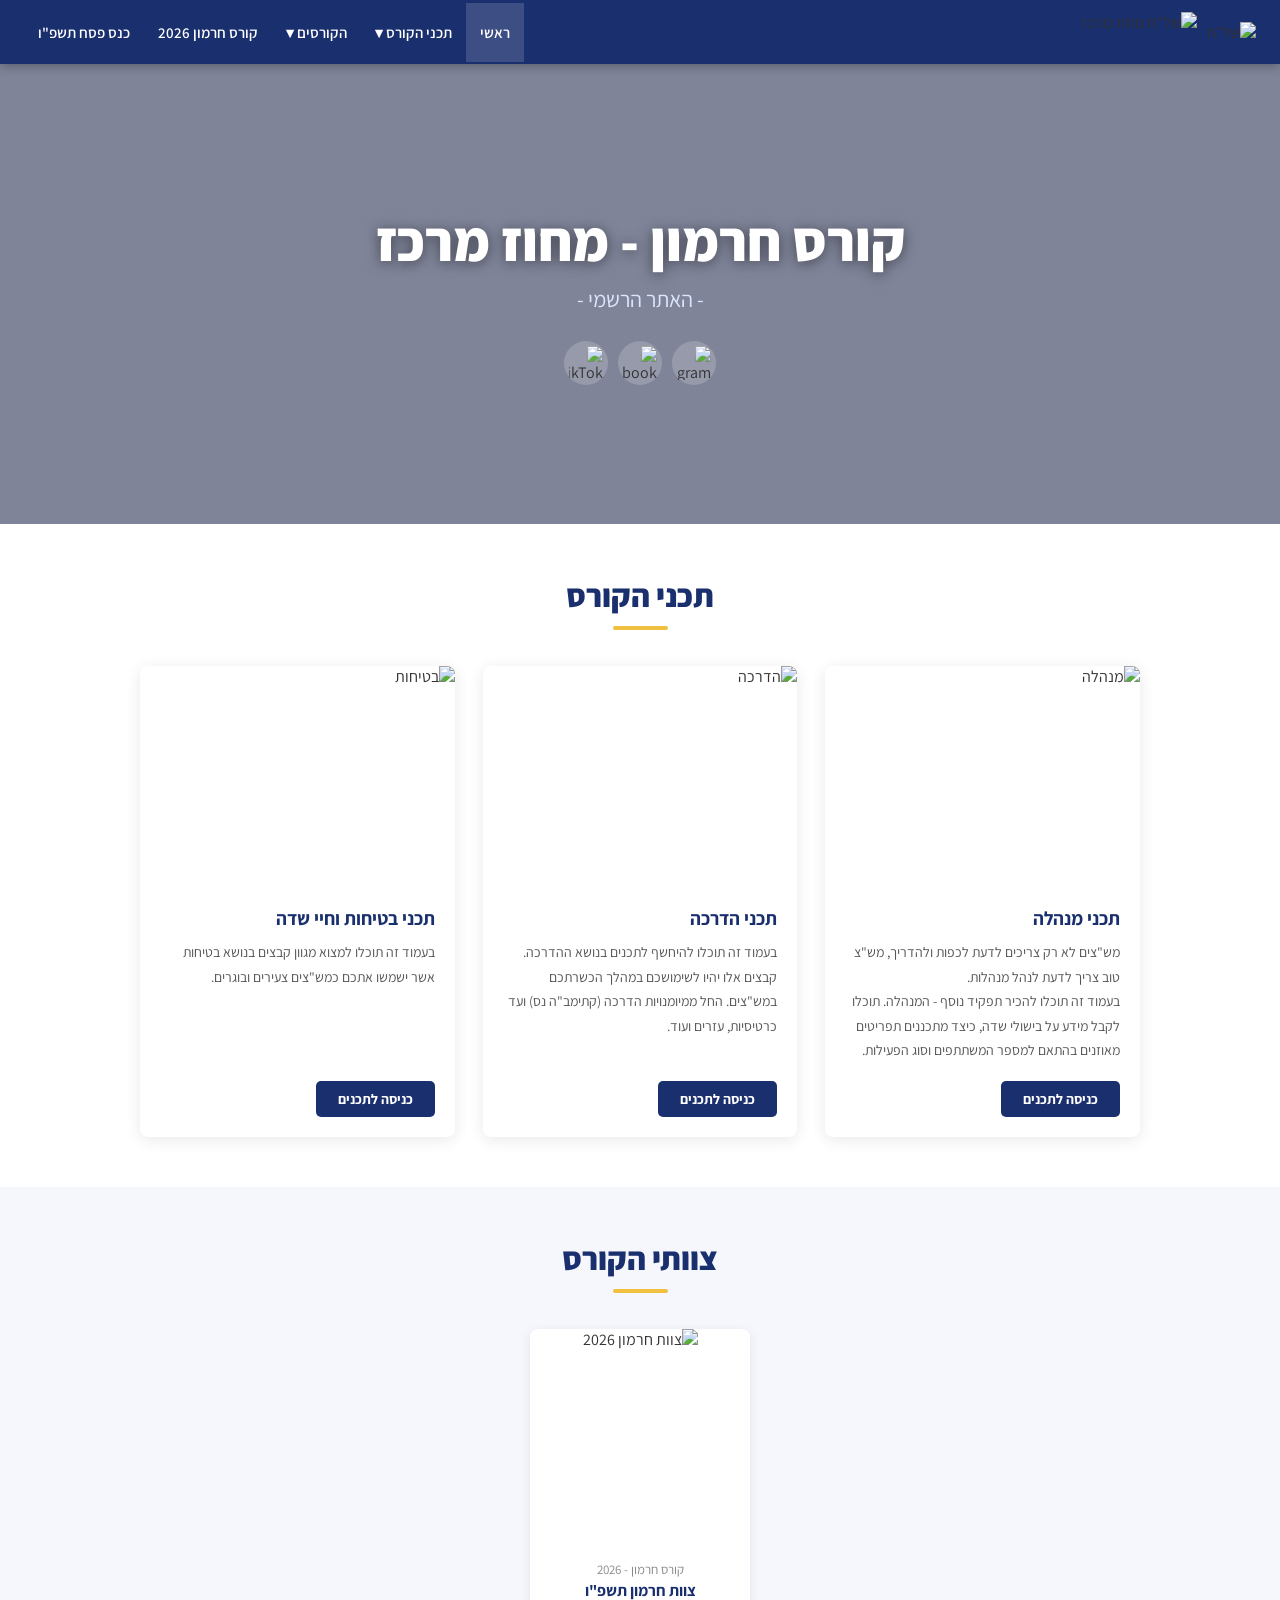
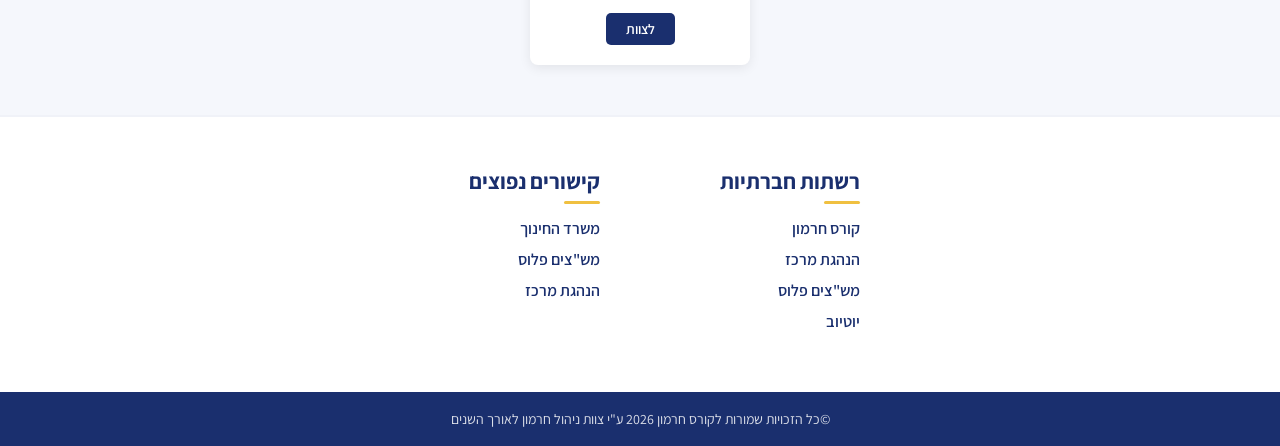
==== index.html @ 5568f382 "Update title and menu items in index.html" ====
<!DOCTYPE html>
<html lang="he" dir="rtl">
<head>
  <meta charset="UTF-8">
  <meta name="viewport" content="width=device-width, initial-scale=1.0">
  <title>קורס חרמון | מחוז מרכז | האתר הרשמי</title>
  <link rel="stylesheet" href="style.css">
  <link href="https://fonts.googleapis.com/css2?family=Assistant:wght@300;400;600;700;800&display=swap" rel="stylesheet">
</head>
<body>

<nav>
  <div class="nav-logos">
    <a href="https://students.education.gov.il/social-and-enrichment-activities/training/machatzim-training-and-roles" target="_blank">
      <img src="https://static.wixstatic.com/media/bd066e_83995877ffe34795aedf48db56a6797a~mv2.png/v1/crop/x_0,y_161,w_500,h_173/fill/w_209,h_71,al_c,q_85,usm_0.66_1.00_0.01,enc_avif,quality_auto/bd066e_83995877ffe34795aedf48db56a6797a~mv2.png" alt="של״ח" class="nav-logo">
    </a>
    <img src="https://static.wixstatic.com/media/bd066e_45376f941d6e482dbded0af4ec5a81d2~mv2.jpeg/v1/fill/w_89,h_78,al_c,q_80,usm_0.66_1.00_0.01,enc_avif,quality_auto/bd066e_45376f941d6e482dbded0af4ec5a81d2~mv2.jpeg" alt="של״ח מחוז מרכז" class="nav-logo-small">
  </div>
  <ul>
    <li><a href="index.html" class="active">ראשי</a></li>
    <li class="dropdown"><a href="#">תכני הקורס ▾</a>
      <ul class="dropdown-menu">
        <li><a href="safety.html">בטיחות וחיי שדה</a></li>
        <li><a href="build.html">בנייה מחנאית</a></li>
        <li><a href="training.html">תכני הדרכה</a></li>
        <li><a href="admin.html">תכני מנהלה</a></li>
        <li><a href="hachshara.html">מהי ההכשרה בקורס?</a></li>
        <li><a href="binui.html">הבנייה הקורסית</a></li>
      </ul>
    </li>
    <li class="dropdown"><a href="#">הקורסים ▾</a>
      <ul class="dropdown-menu">
        <li><a href="course2026.html">קורס חרמון 2026 - תשפ"ו</a></li>
      </ul>
    </li>
    <li><a href="course2026.html">קורס חרמון 2026</a></li>
    <li><a href="pesach.html">כנס פסח תשפ"ו</a></li>
  </ul>
</nav>

<header class="hero fade-in">
  <div class="hero-overlay"></div>
  <div class="hero-content">
    <h1>קורס חרמון - מחוז מרכז</h1>
    <p class="hero-sub">- האתר הרשמי -</p>
    <div class="social-links">
      <a href="https://www.instagram.com/mashatzim_merkaz_dati/" class="social-btn"><img src="https://static.wixstatic.com/media/8d6893330740455c96d218258a458aa4.png/v1/fill/w_39,h_39,al_c,q_85,usm_0.66_1.00_0.01,enc_avif,quality_auto/8d6893330740455c96d218258a458aa4.png" alt="Instagram"></a>
      <a href="https://www.instagram.com/mashatzim_merkaz_dati/" class="social-btn"><img src="https://static.wixstatic.com/media/e316f544f9094143b9eac01f1f19e697.png/v1/fill/w_39,h_39,al_c,q_85,usm_0.66_1.00_0.01,enc_avif,quality_auto/e316f544f9094143b9eac01f1f19e697.png" alt="Facebook"></a>
      <a href="https://www.instagram.com/mashatzim_merkaz_dati/" class="social-btn"><img src="https://static.wixstatic.com/media/11062b_7a80704b0d4547c4a6a39347d587411d~mv2.png/v1/fill/w_39,h_39,al_c,q_85,usm_0.66_1.00_0.01,enc_avif,quality_auto/11062b_7a80704b0d4547c4a6a39347d587411d~mv2.png" alt="TikTok"></a>
    </div>
  </div>
</header>

<main>

  <section class="section fade-in">
    <h2 class="section-title">תכני הקורס</h2>
    <div class="cards-grid">
      <div class="card">
        <img src="https://static.wixstatic.com/media/bd066e_97a25e55ab5f4257bd9a4d365d092bdf~mv2.jpg/v1/fill/w_291,h_300,al_c,q_80,usm_0.66_1.00_0.01,enc_avif,quality_auto/%D7%9E%D7%A0%D7%94%D7%9C%D7%94.jpg" alt="מנהלה">
        <div class="card-body">
          <h3>תכני מנהלה</h3>
          <p>מש"צים לא רק צריכים לדעת לכפות ולהדריך, מש"צ טוב צריך לדעת לנהל מנהלות.<br>בעמוד זה תוכלו להכיר תפקיד נוסף - המנהלה. תוכלו לקבל מידע על בישולי שדה, כיצד מתכננים תפריטים מאוזנים בהתאם למספר המשתתפים וסוג הפעילות.</p>
          <a href="admin.html" class="card-btn">כניסה לתכנים</a>
        </div>
      </div>
      <div class="card">
        <img src="https://static.wixstatic.com/media/bd066e_eed4942516394610a2b1ab021dd0ad8d~mv2.jpg/v1/fill/w_292,h_300,al_c,q_80,usm_0.66_1.00_0.01,enc_avif,quality_auto/%D7%94%D7%93%D7%A8%D7%9B%D7%94.jpg" alt="הדרכה">
        <div class="card-body">
          <h3>תכני הדרכה</h3>
          <p>בעמוד זה תוכלו להיחשף לתכנים בנושא ההדרכה. קבצים אלו יהיו לשימושכם במהלך הכשרתכם במש"צים. החל ממיומנויות הדרכה (קתימב"ה נס) ועד כרטיסיות, עזרים ועוד.</p>
          <a href="training.html" class="card-btn">כניסה לתכנים</a>
        </div>
      </div>
      <div class="card">
        <img src="https://static.wixstatic.com/media/bd066e_667a6ed43eca4cfc85b964c6103a7946~mv2.jpg/v1/fill/w_292,h_300,al_c,q_80,usm_0.66_1.00_0.01,enc_avif,quality_auto/%D7%91%D7%98%D7%99%D7%97%D7%95%D7%AA.jpg" alt="בטיחות">
        <div class="card-body">
          <h3>תכני בטיחות וחיי שדה</h3>
          <p>בעמוד זה תוכלו למצוא מגוון קבצים בנושא בטיחות אשר ישמשו אתכם כמש"צים צעירים ובוגרים.</p>
          <a href="safety.html" class="card-btn">כניסה לתכנים</a>
        </div>
      </div>
    </div>
  </section>

  <div class="teams-section fade-in">
    <h2 class="section-title">צוותי הקורס</h2>
    <div class="teams-grid">
      <div class="team-card">
        <div class="team-img-wrap">
          <img src="https://placehold.co/293x293/1a2f6e/ffffff?text=צוות+חרמון+2026" alt="צוות חרמון 2026">
        </div>
        <p class="team-year">קורס חרמון - 2026</p>
        <p class="team-name">צוות חרמון תשפ"ו</p>
        <a href="course2026.html" class="team-btn">לצוות</a>
      </div>
    </div>
  </div>

  <section class="links-section fade-in">
    <div class="links-cols">
      <div class="links-col">
        <h2>רשתות חברתיות</h2>
        <ul class="links-list">
          <li><a href="https://www.instagram.com/mashatzim_merkaz_dati/" target="_blank">קורס חרמון</a></li>
          <li><a href="#">הנהגת מרכז</a></li>
          <li><a href="#">מש"צים פלוס</a></li>
          <li><a href="https://www.youtube.com/c/MashazimPlus" target="_blank">יוטיוב</a></li>
        </ul>
      </div>
      <div class="links-col">
        <h2>קישורים נפוצים</h2>
        <ul class="links-list">
          <li><a href="https://studentsgcp.education.gov.il/social-and-enrichment-activities/training/machatzim-training-and-roles" target="_blank">משרד החינוך</a></li>
          <li><a href="https://www.mplus.org.il/" target="_blank">מש"צים פלוס</a></li>
          <li><a href="https://www.hanhagatmerkaz.org/" target="_blank">הנהגת מרכז</a></li>
        </ul>
      </div>
    </div>
  </section>

</main>

<footer>
  <p>©כל הזכויות שמורות לקורס חרמון 2026 ע"י צוות ניהול חרמון לאורך השנים</p>
</footer>
</body>
</html>
---- style.css ----
/* ===========================
   GLOBAL
=========================== */
*, *::before, *::after { box-sizing: border-box; }

body {
  font-family: 'Assistant', Arial, sans-serif;
  margin: 0;
  padding: 0;
  direction: rtl;
  background: #ffffff;
  color: #333;
}

a { color: inherit; text-decoration: none; }

/* ===========================
   NAV
=========================== */
nav {
  background: #1a2f6e;
  padding: 0 24px;
  display: flex;
  align-items: center;
  justify-content: space-between;
  position: sticky;
  top: 0;
  z-index: 200;
  box-shadow: 0 2px 10px rgba(0,0,0,0.3);
  min-height: 64px;
}

.nav-logos {
  display: flex;
  align-items: center;
  gap: 10px;
  flex-shrink: 0;
}

.nav-logo {
  height: 46px;
  object-fit: contain;
}

.nav-logo-small {
  height: 40px;
  object-fit: contain;
}

nav ul {
  list-style: none;
  padding: 0;
  margin: 0;
  display: flex;
  gap: 0;
  flex-wrap: wrap;
}

nav > ul > li {
  position: relative;
}

nav > ul > li > a {
  color: white;
  font-weight: 600;
  font-size: 15px;
  padding: 20px 14px;
  display: block;
  transition: background 0.2s;
  white-space: nowrap;
}

nav > ul > li > a:hover,
nav > ul > li > a.active {
  background: rgba(255,255,255,0.15);
}

.dropdown-menu {
  display: none;
  position: absolute;
  top: 100%;
  right: 0;
  background: #1a2f6e;
  list-style: none;
  padding: 6px 0;
  margin: 0;
  min-width: 220px;
  box-shadow: 0 6px 20px rgba(0,0,0,0.3);
  border-top: 3px solid #f0c040;
}

.dropdown:hover .dropdown-menu { display: block; }

.dropdown-menu li a {
  color: white;
  padding: 10px 20px;
  display: block;
  font-size: 14px;
  font-weight: 400;
  transition: background 0.15s;
}

.dropdown-menu li a:hover { background: rgba(255,255,255,0.12); }

/* ===========================
   HERO / PAGE HEADER
=========================== */
.hero {
  position: relative;
  min-height: 460px;
  display: flex;
  align-items: center;
  justify-content: center;
  text-align: center;
  background: url('https://static.wixstatic.com/media/bd066e_5dfd80984a6242e49b217a430dfb866ff000.jpg/v1/fill/w_1200,h_677,al_c,q_85,enc_avif,quality_auto/bd066e_5dfd80984a6242e49b217a430dfb866ff000.jpg') center/cover no-repeat;
}

.page-header {
  position: relative;
  min-height: 200px;
  display: flex;
  align-items: center;
  justify-content: center;
  text-align: center;
  background: #1a2f6e;
}

.hero-overlay, .page-header-overlay {
  position: absolute;
  inset: 0;
  background: rgba(10, 20, 60, 0.52);
}

.hero-content, .page-header-content {
  position: relative;
  z-index: 2;
  padding: 40px 20px;
}

.hero h1 {
  color: #fff;
  font-size: clamp(30px, 5vw, 56px);
  font-weight: 800;
  margin: 0 0 8px;
  text-shadow: 0 2px 14px rgba(0,0,0,0.5);
}

.hero-sub {
  color: #dde6ff;
  font-size: 22px;
  margin: 0 0 28px;
}

.page-header h1 {
  color: #fff;
  font-size: clamp(26px, 4vw, 46px);
  font-weight: 800;
  margin: 0;
  text-shadow: 0 2px 10px rgba(0,0,0,0.4);
}

.social-links {
  display: flex;
  justify-content: center;
  gap: 10px;
}

.social-btn {
  background: rgba(255,255,255,0.18);
  border-radius: 50%;
  padding: 5px;
  display: flex;
  align-items: center;
  transition: background 0.2s, transform 0.2s;
}
.social-btn:hover { background: rgba(255,255,255,0.32); transform: scale(1.1); }
.social-btn img { width: 34px; height: 34px; object-fit: contain; }

/* ===========================
   GENERAL SECTION WRAPPER
=========================== */
.section {
  max-width: 1060px;
  margin: 0 auto;
  padding: 50px 30px;
}

.section-full {
  padding: 50px 30px;
  background: #f5f7fc;
}

.section-full > .section-inner {
  max-width: 1060px;
  margin: 0 auto;
}

/* ===========================
   SECTION TITLE
=========================== */
.section-title {
  font-size: 32px;
  font-weight: 800;
  color: #1a2f6e;
  text-align: center;
  margin: 0 0 36px;
}

.section-title::after {
  content: '';
  display: block;
  width: 55px;
  height: 4px;
  background: #f0c040;
  margin: 10px auto 0;
  border-radius: 2px;
}

/* ===========================
   CONTENT CARDS (index + inner)
=========================== */
.cards-grid {
  display: grid;
  grid-template-columns: repeat(auto-fit, minmax(280px, 1fr));
  gap: 28px;
}

.card {
  background: #fff;
  border-radius: 8px;
  overflow: hidden;
  box-shadow: 0 3px 16px rgba(0,0,0,0.09);
  display: flex;
  flex-direction: column;
  transition: transform 0.2s, box-shadow 0.2s;
}
.card:hover { transform: translateY(-5px); box-shadow: 0 8px 26px rgba(0,0,0,0.14); }

.card > img {
  width: 100%;
  height: 220px;
  object-fit: cover;
}

.card-body {
  padding: 20px;
  display: flex;
  flex-direction: column;
  flex: 1;
}
.card-body h3 { font-size: 19px; font-weight: 700; color: #1a2f6e; margin: 0 0 10px; }
.card-body p  { font-size: 14px; line-height: 1.75; color: #555; flex: 1; margin: 0 0 18px; }

.card-btn {
  display: inline-block;
  background: #1a2f6e;
  color: #fff;
  padding: 9px 22px;
  border-radius: 5px;
  font-weight: 700;
  font-size: 14px;
  align-self: flex-start;
  transition: background 0.2s;
}
.card-btn:hover { background: #11205a; }

/* ===========================
   TEAM CARDS
=========================== */
.teams-section { background: #f5f7fc; padding: 50px 30px; }
.teams-section .section-title,
.teams-grid { max-width: 1060px; margin-left: auto; margin-right: auto; }

.teams-grid {
  display: flex;
  flex-wrap: wrap;
  justify-content: center;
  gap: 24px;
}

.team-card {
  width: 220px;
  background: #fff;
  border-radius: 8px;
  overflow: hidden;
  box-shadow: 0 3px 12px rgba(0,0,0,0.08);
  text-align: center;
  padding-bottom: 20px;
  transition: transform 0.2s, box-shadow 0.2s;
}
.team-card:hover { transform: translateY(-4px); box-shadow: 0 8px 22px rgba(0,0,0,0.14); }

.team-img-wrap { width: 100%; aspect-ratio: 1; overflow: hidden; }
.team-img-wrap img { width: 100%; height: 100%; object-fit: cover; transition: transform 0.3s; }
.team-card:hover .team-img-wrap img { transform: scale(1.05); }

.team-year { font-size: 13px; color: #888; margin: 12px 0 2px; }
.team-name  { font-size: 16px; font-weight: 700; color: #1a2f6e; margin: 0 0 12px; }

.team-btn {
  display: inline-block;
  background: #1a2f6e;
  color: #fff;
  padding: 7px 20px;
  border-radius: 5px;
  font-weight: 600;
  font-size: 14px;
  transition: background 0.2s;
}
.team-btn:hover { background: #11205a; }

/* ===========================
   LINKS SECTION (index bottom)
=========================== */
.links-section { background: #fff; padding: 50px 30px; border-top: 2px solid #f0f2f8; }
.links-cols {
  display: flex;
  justify-content: center;
  gap: 80px;
  max-width: 700px;
  margin: 0 auto;
  flex-wrap: wrap;
}
.links-col { min-width: 180px; }
.links-col h2 { font-size: 22px; font-weight: 700; color: #1a2f6e; margin: 0 0 14px; }
.links-col h2::after { content:''; display:block; width:36px; height:3px; background:#f0c040; margin:6px 0 0; border-radius:2px; }

.links-list { list-style: none; padding: 0; margin: 0; }
.links-list li { margin-bottom: 10px; }
.links-list a { color: #1a2f6e; font-size: 16px; font-weight: 600; transition: color 0.2s; }
.links-list a:hover { color: #c8a000; text-decoration: underline; }

/* ===========================
   INNER PAGES - BODY TEXT
=========================== */
.page-intro {
  font-size: 17px;
  line-height: 1.85;
  color: #444;
  max-width: 820px;
  margin: 0 auto 44px;
  text-align: center;
}

/* ===========================
   VIDEO GRID
=========================== */
.video-grid {
  display: grid;
  grid-template-columns: repeat(auto-fill, minmax(220px, 1fr));
  gap: 20px;
  margin-bottom: 40px;
}

.video-card {
  background: #fff;
  border-radius: 8px;
  overflow: hidden;
  box-shadow: 0 2px 10px rgba(0,0,0,0.08);
  transition: transform 0.2s, box-shadow 0.2s;
  cursor: pointer;
}
.video-card:hover { transform: translateY(-4px); box-shadow: 0 6px 20px rgba(0,0,0,0.14); }

.video-thumb {
  position: relative;
  width: 100%;
  padding-top: 56.25%;
  overflow: hidden;
}
.video-thumb img {
  position: absolute; top: 0; left: 0;
  width: 100%; height: 100%;
  object-fit: cover;
}
.video-play {
  position: absolute;
  inset: 0;
  display: flex;
  align-items: center;
  justify-content: center;
  background: rgba(0,0,0,0.28);
  color: #fff;
  font-size: 40px;
  opacity: 0;
  transition: opacity 0.2s;
}
.video-card:hover .video-play { opacity: 1; }

.video-title {
  padding: 10px 12px;
  font-size: 14px;
  font-weight: 600;
  color: #1a2f6e;
  line-height: 1.4;
}

/* ===========================
   FILE LINKS (like the Meron site)
=========================== */
.file-links { list-style: none; padding: 0; margin: 0 0 30px; }
.file-links li { margin-bottom: 8px; }
.file-links a {
  color: #1a2f6e;
  font-size: 16px;
  font-weight: 700;
  text-decoration: underline;
  transition: color 0.2s;
}
.file-links a:hover { color: #c8a000; }

/* ===========================
   IMAGE LINKS GRID (הדרכה style)
=========================== */
.img-links-grid {
  display: flex;
  flex-wrap: wrap;
  gap: 16px;
  justify-content: center;
  margin-bottom: 30px;
}
.img-link-card {
  width: 160px;
  border-radius: 6px;
  overflow: hidden;
  box-shadow: 0 2px 10px rgba(0,0,0,0.1);
  transition: transform 0.2s, box-shadow 0.2s;
  cursor: pointer;
}
.img-link-card:hover { transform: translateY(-4px); box-shadow: 0 6px 18px rgba(0,0,0,0.15); }
.img-link-card img { width: 100%; display: block; }

/* ===========================
   STEPS (מהי ההכשרה)
=========================== */
.steps-list { list-style: none; padding: 0; margin: 0; max-width: 700px; margin: 0 auto; }
.step-item {
  display: flex;
  gap: 20px;
  align-items: flex-start;
  margin-bottom: 32px;
  padding-bottom: 32px;
  border-bottom: 1px solid #eee;
}
.step-item:last-child { border-bottom: none; margin-bottom: 0; padding-bottom: 0; }
.step-icon {
  width: 56px; height: 56px;
  background: #1a2f6e;
  border-radius: 50%;
  display: flex; align-items: center; justify-content: center;
  color: #fff; font-size: 22px; flex-shrink: 0;
}
.step-body h3 { font-size: 20px; font-weight: 700; color: #1a2f6e; margin: 0 0 6px; }
.step-body p  { font-size: 15px; line-height: 1.75; color: #555; margin: 0; }

/* ===========================
   COURSE 2026 PAGE - event cards
=========================== */
.event-grid {
  display: grid;
  grid-template-columns: repeat(auto-fill, minmax(260px, 1fr));
  gap: 22px;
}

.event-card {
  border-radius: 8px;
  overflow: hidden;
  box-shadow: 0 3px 14px rgba(0,0,0,0.09);
  background: #fff;
  transition: transform 0.2s, box-shadow 0.2s;
  display: flex;
  flex-direction: column;
}
.event-card:hover { transform: translateY(-4px); box-shadow: 0 8px 24px rgba(0,0,0,0.14); }

.event-card > img {
  width: 100%; height: 190px; object-fit: cover;
}
.event-card-body { padding: 16px 18px 20px; flex: 1; display: flex; flex-direction: column; }
.event-card-body h3 { font-size: 17px; font-weight: 700; color: #1a2f6e; margin: 0 0 6px; }
.event-card-body p  { font-size: 13px; color: #666; flex: 1; margin: 0 0 14px; line-height: 1.65; }

.event-btn {
  display: inline-block;
  background: #1a2f6e;
  color: #fff;
  padding: 8px 18px;
  border-radius: 5px;
  font-weight: 700;
  font-size: 13px;
  align-self: flex-start;
  transition: background 0.2s;
}
.event-btn:hover { background: #11205a; }
.event-btn.disabled {
  background: #aaa;
  cursor: default;
  pointer-events: none;
}

/* ===========================
   PHOTO GALLERY
=========================== */
.gallery {
  display: grid;
  grid-template-columns: repeat(auto-fill, minmax(140px, 1fr));
  gap: 8px;
  margin-bottom: 30px;
}
.gallery img {
  width: 100%; aspect-ratio: 3/4;
  object-fit: cover;
  border-radius: 4px;
  cursor: pointer;
  transition: transform 0.2s, opacity 0.2s;
}
.gallery img:hover { transform: scale(1.04); opacity: 0.9; }

/* ===========================
   FOOTER
=========================== */
footer {
  background: #1a2f6e;
  color: rgba(255,255,255,0.85);
  text-align: center;
  padding: 18px 20px;
  font-size: 14px;
}
footer p { margin: 0; }

/* ===========================
   ANIMATIONS
=========================== */
.fade-in {
  opacity: 0;
  animation: fadeIn 0.9s ease forwards;
}
@keyframes fadeIn {
  from { opacity: 0; transform: translateY(8px); }
  to   { opacity: 1; transform: translateY(0); }
}

/* ===========================
   RESPONSIVE
=========================== */
@media (max-width: 768px) {
  nav { flex-direction: column; align-items: flex-start; padding: 8px 12px; }
  nav ul { flex-wrap: wrap; }
  nav > ul > li > a { padding: 10px 10px; font-size: 13px; }
  .nav-logos { margin-bottom: 6px; }
  .section, .section-full, .teams-section, .links-section { padding: 30px 16px; }
  .links-cols { gap: 28px; }
  .hero { min-height: 320px; }
}
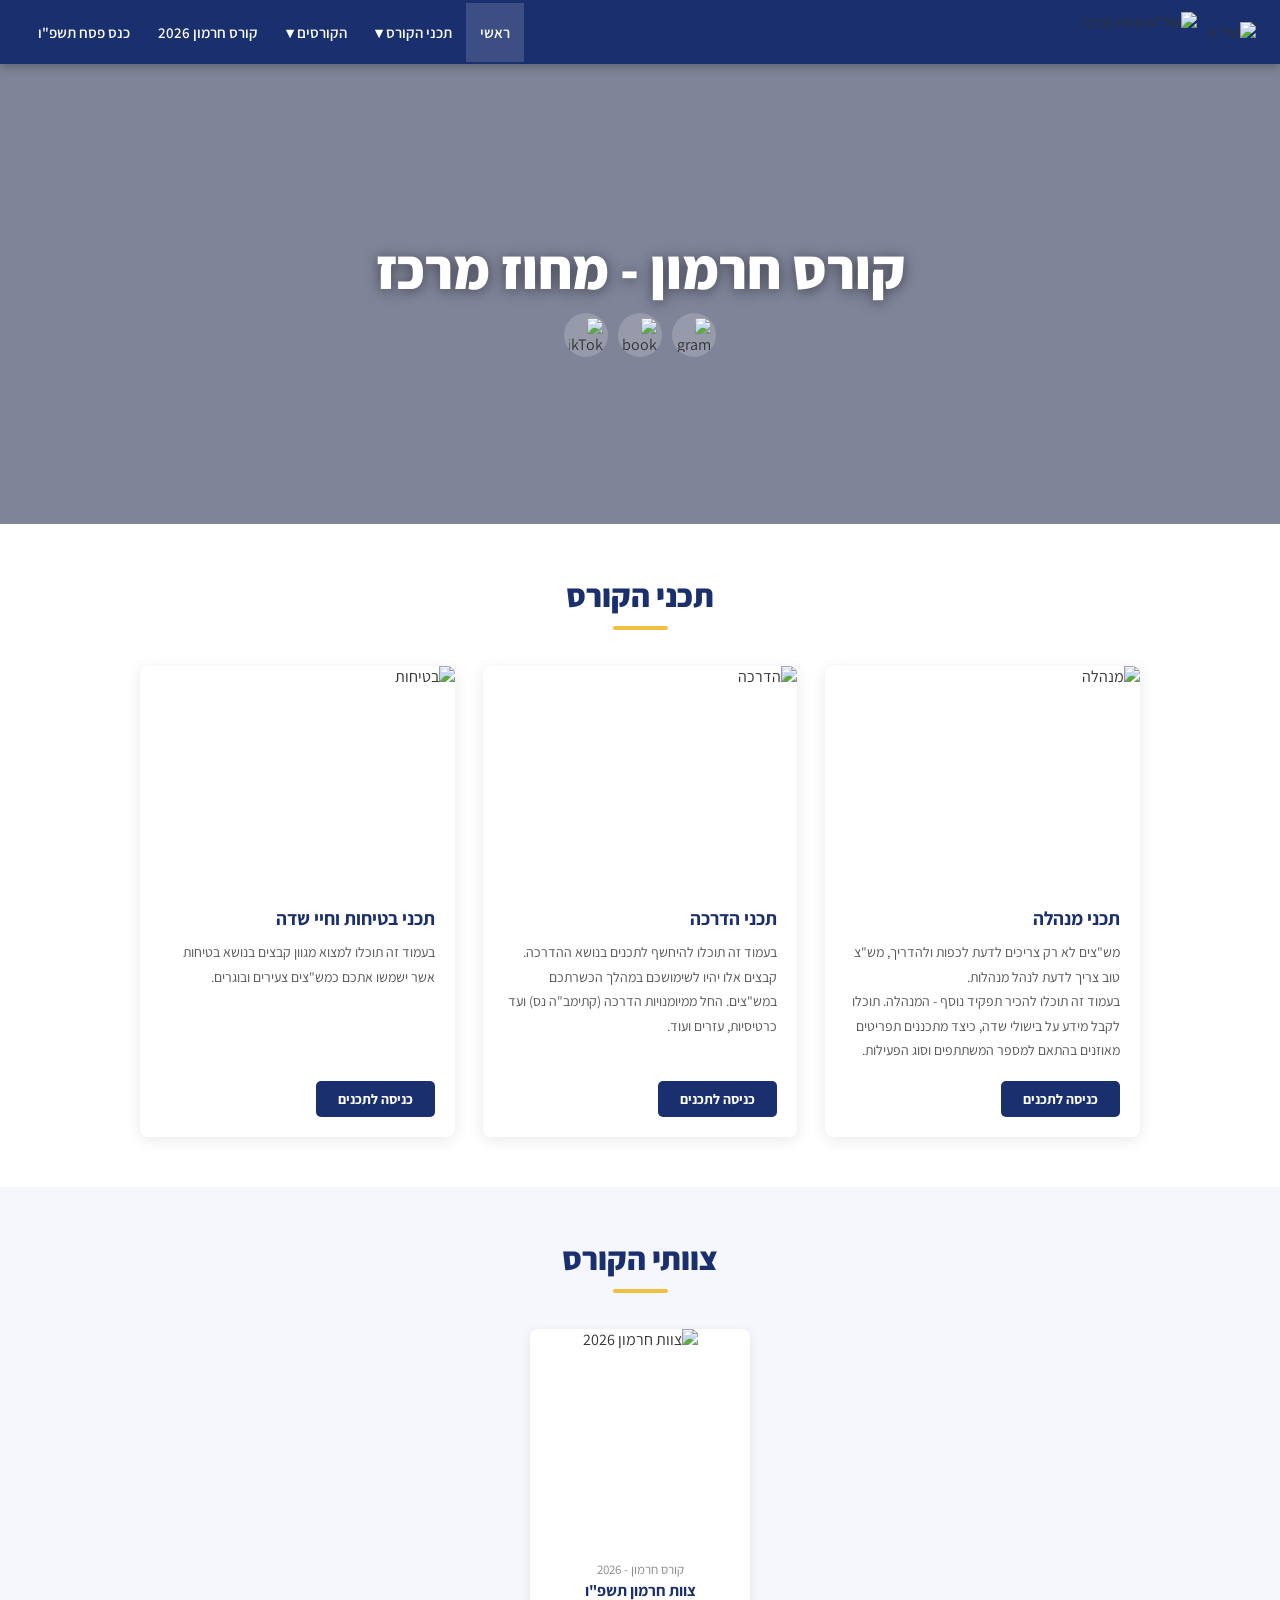
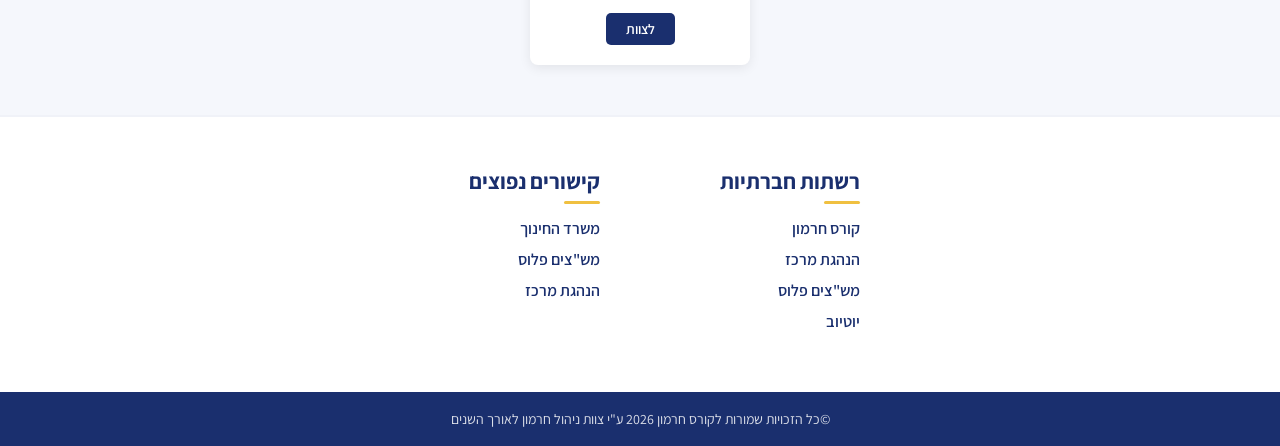
==== commit 18c2f355: "Remove subtitle from hero section Removed the subtitle from the hero section." ====
--- a/index.html
+++ b/index.html
@@ -3,7 +3,7 @@
 <head>
   <meta charset="UTF-8">
   <meta name="viewport" content="width=device-width, initial-scale=1.0">
-  <title>קורס חרמון | מחוז מרכז | האתר הרשמי</title>
+  <title>קורס חרמון | מחוז מרכז</title>
   <link rel="stylesheet" href="style.css">
   <link href="https://fonts.googleapis.com/css2?family=Assistant:wght@300;400;600;700;800&display=swap" rel="stylesheet">
 </head>
@@ -42,10 +42,9 @@
   <div class="hero-overlay"></div>
   <div class="hero-content">
     <h1>קורס חרמון - מחוז מרכז</h1>
-    <p class="hero-sub">- האתר הרשמי -</p>
     <div class="social-links">
       <a href="https://www.instagram.com/mashatzim_merkaz_dati/" class="social-btn"><img src="https://static.wixstatic.com/media/8d6893330740455c96d218258a458aa4.png/v1/fill/w_39,h_39,al_c,q_85,usm_0.66_1.00_0.01,enc_avif,quality_auto/8d6893330740455c96d218258a458aa4.png" alt="Instagram"></a>
-      <a href="https://www.instagram.com/mashatzim_merkaz_dati/" class="social-btn"><img src="https://static.wixstatic.com/media/e316f544f9094143b9eac01f1f19e697.png/v1/fill/w_39,h_39,al_c,q_85,usm_0.66_1.00_0.01,enc_avif,quality_auto/e316f544f9094143b9eac01f1f19e697.png" alt="Facebook"></a>
+      <a href="https://www.facebook.com/mashatzimmerkazdati?locale=he_IL" class="social-btn"><img src="https://static.wixstatic.com/media/e316f544f9094143b9eac01f1f19e697.png/v1/fill/w_39,h_39,al_c,q_85,usm_0.66_1.00_0.01,enc_avif,quality_auto/e316f544f9094143b9eac01f1f19e697.png" alt="Facebook"></a>
       <a href="https://www.instagram.com/mashatzim_merkaz_dati/" class="social-btn"><img src="https://static.wixstatic.com/media/11062b_7a80704b0d4547c4a6a39347d587411d~mv2.png/v1/fill/w_39,h_39,al_c,q_85,usm_0.66_1.00_0.01,enc_avif,quality_auto/11062b_7a80704b0d4547c4a6a39347d587411d~mv2.png" alt="TikTok"></a>
     </div>
   </div>
